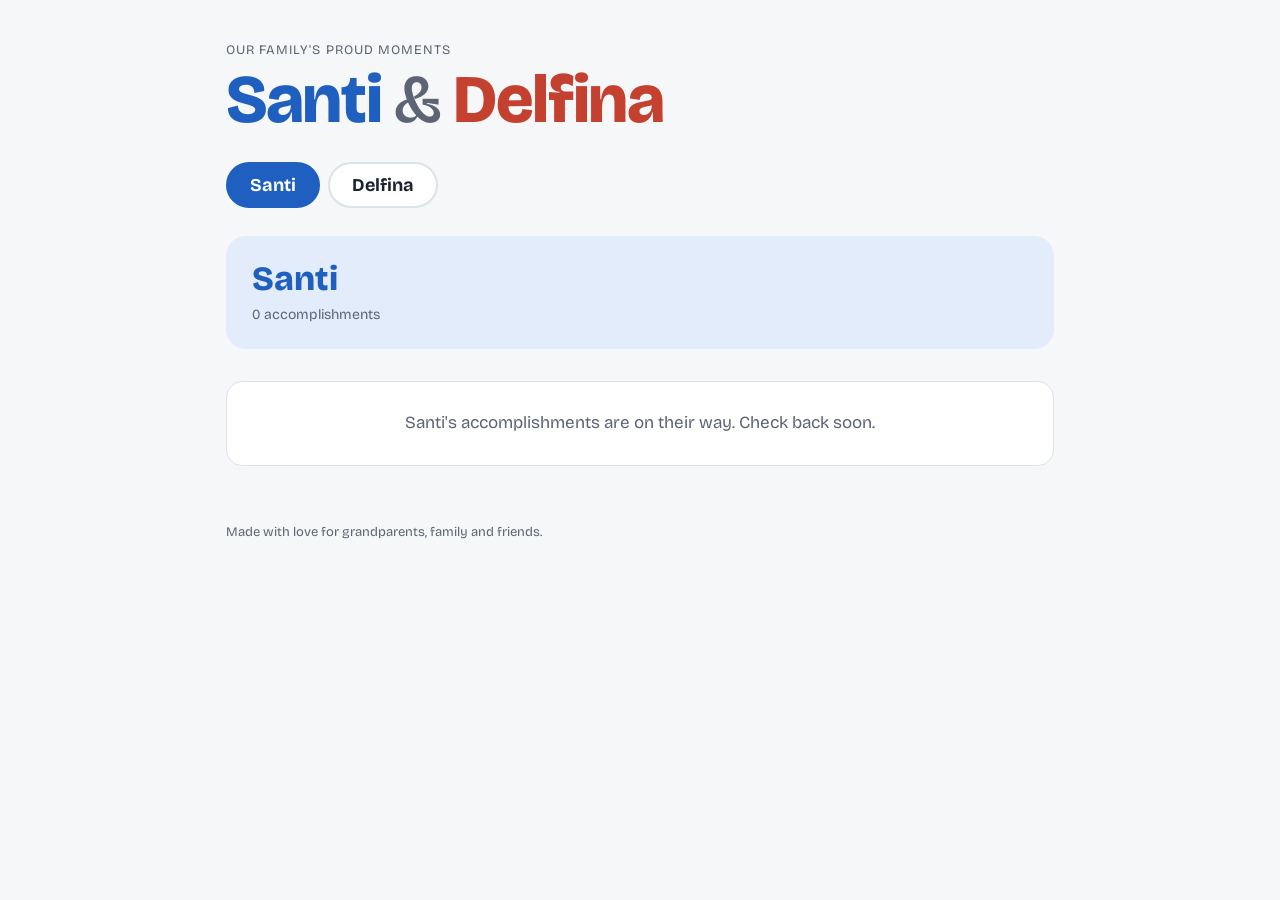
==== index.html @ b938524c "Add Santi & Delfina accomplishments site Co-Authored-By: Claude Opus 5.5 <noreply@anthropic.com> Cla" ====
<!doctype html>
<html lang="en">
<head>
<meta charset="utf-8">
<meta name="viewport" content="width=device-width,initial-scale=1,viewport-fit=cover">
<title>Santi &amp; Delfina</title>
<meta name="description" content="Celebrating Santi's and Delfina's accomplishments.">
<link rel="preconnect" href="https://fonts.googleapis.com">
<link rel="stylesheet" href="https://fonts.googleapis.com/css2?family=Bricolage+Grotesque:opsz,wght@12..96,500;12..96,700;12..96,800&family=Source+Serif+4:ital,opsz,wght@0,8..60,400;0,8..60,600;1,8..60,400&display=swap">
<style>
:root{padding-top:env(safe-area-inset-top,0px);padding-bottom:env(safe-area-inset-bottom,0px)}
body{margin:0}

/* Layout: a family scrapbook. Name tabs switch between the two kids; each kid's page is a stack of category shelves, entries as dated index cards. */
:root {
  --bg: #f6f7f9;
  --surface: #ffffff;
  --ink: #1d2230;
  --muted: #5d6475;
  --line: #dde1e8;
  --santi: #1f5fbf;
  --santi-soft: #e3ecfa;
  --delfina: #c4412f;
  --delfina-soft: #fbe6e2;
  --danger: #b3261e;
  --display: "Bricolage Grotesque", "Avenir Next", "Segoe UI", system-ui, sans-serif;
  --body: "Source Serif 4", Georgia, "Times New Roman", serif;
  --ui: "Bricolage Grotesque", system-ui, -apple-system, "Segoe UI", sans-serif;
}
@media (prefers-color-scheme: dark) {
  :root:not([data-theme="light"]) {
    --bg: #12151c; --surface: #1b1f29; --ink: #eceef3; --muted: #a2a9b8; --line: #2c3240;
    --santi: #7fb0ff; --santi-soft: #1d2a42; --delfina: #ff8c78; --delfina-soft: #3a211d; --danger: #ff8a80;
    color-scheme: dark;
  }
}
:root[data-theme="dark"] {
  --bg: #12151c; --surface: #1b1f29; --ink: #eceef3; --muted: #a2a9b8; --line: #2c3240;
  --santi: #7fb0ff; --santi-soft: #1d2a42; --delfina: #ff8c78; --delfina-soft: #3a211d; --danger: #ff8a80;
  color-scheme: dark;
}
* { box-sizing: border-box; }
body { background: var(--bg); color: var(--ink); font-family: var(--body); font-size: 17px; line-height: 1.55; }
.wrap { max-width: 860px; margin: 0 auto; padding-left: max(16px, env(safe-area-inset-left, 0px)); padding-right: max(16px, env(safe-area-inset-right, 0px)); padding-block: 40px 72px; }

header.top { display: grid; gap: 6px; margin-bottom: 28px; }
.eyebrow { font-family: var(--ui); font-size: 13px; letter-spacing: .08em; text-transform: uppercase; color: var(--muted); margin: 0; }
h1 { font-family: var(--display); font-weight: 800; font-size: clamp(40px, 8vw, 68px); line-height: 1; letter-spacing: -.02em; margin: 0; text-wrap: balance; }
h1 .s { color: var(--santi); }
h1 .d { color: var(--delfina); }
h1 .amp { color: var(--muted); font-weight: 500; }

.tabs { display: flex; gap: 8px; flex-wrap: wrap; margin-bottom: 28px; }
.tab { font-family: var(--ui); font-weight: 700; font-size: 18px; padding: 10px 22px; border-radius: 999px; border: 2px solid var(--line); background: var(--surface); color: var(--ink); cursor: pointer; }
.tab:focus-visible, button:focus-visible, input:focus-visible, textarea:focus-visible { outline: 3px solid var(--accent, var(--santi)); outline-offset: 2px; }
.tab[aria-selected="true"] { background: var(--accent); border-color: var(--accent); color: var(--surface); }
.tab[data-kid="santi"] { --accent: var(--santi); }
.tab[data-kid="delfina"] { --accent: var(--delfina); }

.kid { --accent: var(--santi); --soft: var(--santi-soft); }
.kid[data-kid="delfina"] { --accent: var(--delfina); --soft: var(--delfina-soft); }
.intro { background: var(--soft); border-radius: 20px; padding: 24px 26px; display: grid; gap: 6px; margin-bottom: 32px; }
.intro h2 { font-family: var(--display); font-weight: 800; font-size: 34px; line-height: 1.1; margin: 0; color: var(--accent); }
.intro p { margin: 0; max-width: 62ch; }
.intro .about { color: var(--ink); }
.intro .about.empty { color: var(--muted); font-style: italic; }
.tally { font-family: var(--ui); font-size: 14px; color: var(--muted); font-variant-numeric: tabular-nums; }

.shelves { display: grid; gap: 34px; }
.shelf h3 { font-family: var(--display); font-weight: 700; font-size: 22px; margin: 0 0 4px; display: flex; align-items: baseline; gap: 10px; }
.shelf h3 .count { font-family: var(--ui); font-size: 14px; font-weight: 500; color: var(--muted); font-variant-numeric: tabular-nums; }
.shelf .hint { font-family: var(--ui); font-size: 14px; color: var(--muted); margin: 0 0 12px; }
.cards { display: grid; gap: 12px; grid-template-columns: repeat(auto-fill, minmax(min(100%, 250px), 1fr)); }
.card { background: var(--surface); border: 1px solid var(--line); border-radius: 14px; padding: 16px 18px; display: grid; gap: 6px; align-content: start; min-width: 0; }
.card .when { font-family: var(--ui); font-size: 13px; letter-spacing: .06em; text-transform: uppercase; color: var(--accent); font-weight: 700; font-variant-numeric: tabular-nums; }
.card h4 { font-family: var(--display); font-weight: 700; font-size: 19px; line-height: 1.25; margin: 0; overflow-wrap: anywhere; }
.card p { margin: 0; color: var(--muted); font-size: 16px; overflow-wrap: anywhere; white-space: pre-line; }
.card .row { display: flex; gap: 8px; justify-content: flex-end; margin-top: 4px; }
.empty-shelf { font-family: var(--ui); font-size: 15px; color: var(--muted); border: 1.5px dashed var(--line); border-radius: 14px; padding: 14px 18px; margin: 0; }

.coming { background: var(--surface); border: 1px solid var(--line); border-radius: 16px; padding: 28px; text-align: center; color: var(--muted); font-family: var(--ui); }

button.small { font-family: var(--ui); font-size: 14px; font-weight: 500; padding: 6px 12px; border-radius: 8px; border: 1px solid var(--line); background: var(--surface); color: var(--ink); cursor: pointer; }
button.small.primary { background: var(--accent); border-color: var(--accent); color: var(--surface); font-weight: 700; }
button.small.danger { color: var(--danger); border-color: var(--danger); }
button:disabled { opacity: .55; cursor: default; }

form.add { background: var(--surface); border: 1.5px solid var(--accent); border-radius: 14px; padding: 16px 18px; display: grid; gap: 10px; margin-top: 12px; }
form.add .grid { display: grid; gap: 10px; grid-template-columns: 1fr 180px; }
@media (max-width: 520px) { form.add .grid { grid-template-columns: 1fr; } }
label { font-family: var(--ui); font-size: 13px; color: var(--muted); display: grid; gap: 4px; min-width: 0; }
input, textarea { font: inherit; font-size: 16px; color: var(--ink); background: var(--bg); border: 1px solid var(--line); border-radius: 8px; padding: 8px 10px; width: 100%; min-width: 0; }
textarea { resize: vertical; min-height: 70px; }
form.add .row { display: flex; gap: 8px; justify-content: flex-end; flex-wrap: wrap; }

.editbar { position: fixed; left: 0; right: 0; bottom: 0; padding-block: 10px calc(10px + env(safe-area-inset-bottom, 0px)); padding-left: max(16px, env(safe-area-inset-left, 0px)); padding-right: max(16px, env(safe-area-inset-right, 0px)); background: var(--ink); color: var(--bg); font-family: var(--ui); font-size: 14px; text-align: center; z-index: 5; }
footer { margin-top: 56px; font-family: var(--ui); font-size: 13px; color: var(--muted); }
</style>
</head>
<body>
<div id="app"></div>
<script src="accomplishments.js"></script>
<script src="site.js"></script>
</body>
</html>
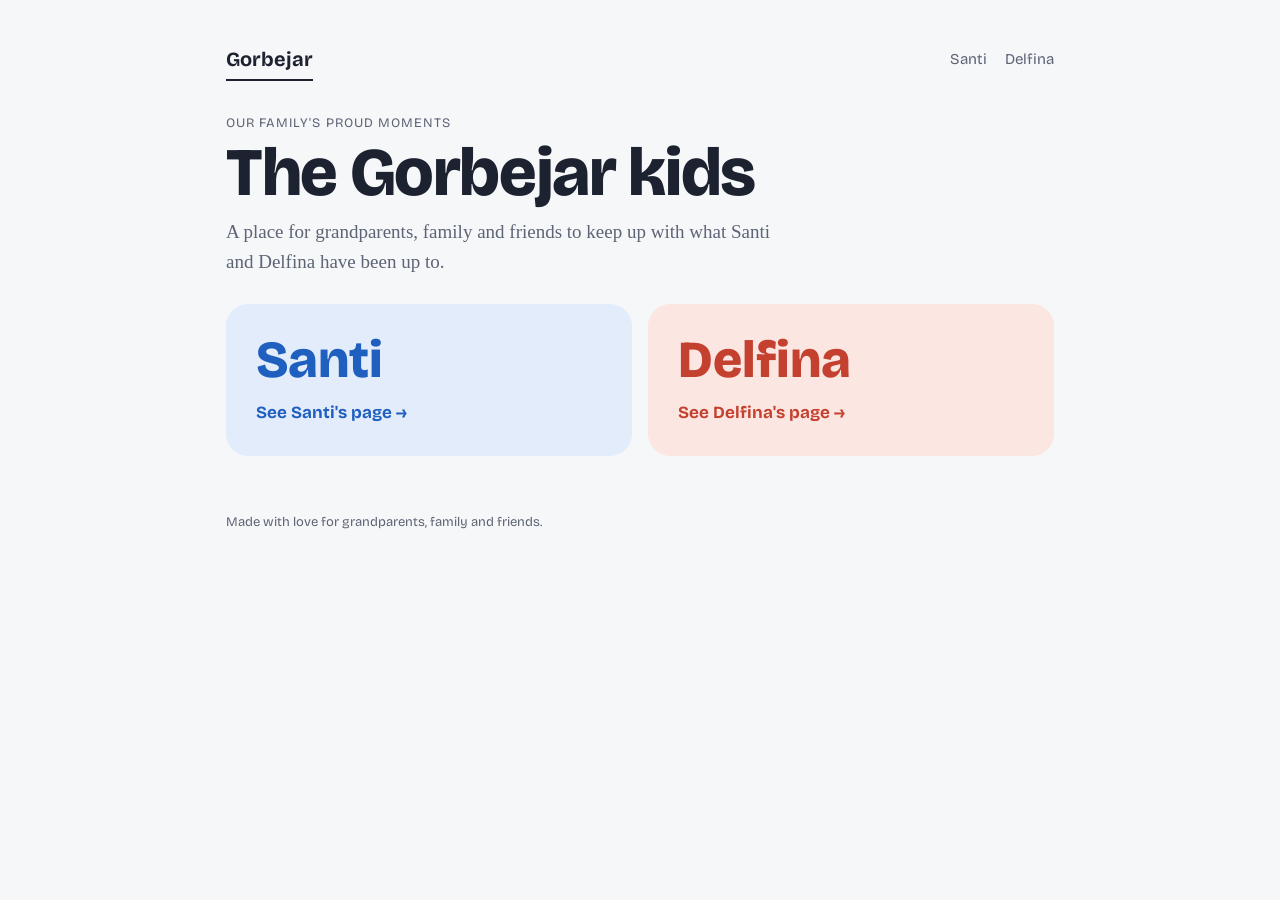
==== commit c92db4bb: "Add Gorbejar home page and separate pages for Santi and Delfina Co-Authored-By: Claude Opus 5.5 <nor" ====
--- a/index.html
+++ b/index.html
@@ -3,103 +3,15 @@
 <head>
 <meta charset="utf-8">
 <meta name="viewport" content="width=device-width,initial-scale=1,viewport-fit=cover">
-<title>Santi &amp; Delfina</title>
-<meta name="description" content="Celebrating Santi's and Delfina's accomplishments.">
 <link rel="preconnect" href="https://fonts.googleapis.com">
 <link rel="stylesheet" href="https://fonts.googleapis.com/css2?family=Bricolage+Grotesque:opsz,wght@12..96,500;12..96,700;12..96,800&family=Source+Serif+4:ital,opsz,wght@0,8..60,400;0,8..60,600;1,8..60,400&display=swap">
-<style>
-:root{padding-top:env(safe-area-inset-top,0px);padding-bottom:env(safe-area-inset-bottom,0px)}
-body{margin:0}
-
-/* Layout: a family scrapbook. Name tabs switch between the two kids; each kid's page is a stack of category shelves, entries as dated index cards. */
-:root {
-  --bg: #f6f7f9;
-  --surface: #ffffff;
-  --ink: #1d2230;
-  --muted: #5d6475;
-  --line: #dde1e8;
-  --santi: #1f5fbf;
-  --santi-soft: #e3ecfa;
-  --delfina: #c4412f;
-  --delfina-soft: #fbe6e2;
-  --danger: #b3261e;
-  --display: "Bricolage Grotesque", "Avenir Next", "Segoe UI", system-ui, sans-serif;
-  --body: "Source Serif 4", Georgia, "Times New Roman", serif;
-  --ui: "Bricolage Grotesque", system-ui, -apple-system, "Segoe UI", sans-serif;
-}
-@media (prefers-color-scheme: dark) {
-  :root:not([data-theme="light"]) {
-    --bg: #12151c; --surface: #1b1f29; --ink: #eceef3; --muted: #a2a9b8; --line: #2c3240;
-    --santi: #7fb0ff; --santi-soft: #1d2a42; --delfina: #ff8c78; --delfina-soft: #3a211d; --danger: #ff8a80;
-    color-scheme: dark;
-  }
-}
-:root[data-theme="dark"] {
-  --bg: #12151c; --surface: #1b1f29; --ink: #eceef3; --muted: #a2a9b8; --line: #2c3240;
-  --santi: #7fb0ff; --santi-soft: #1d2a42; --delfina: #ff8c78; --delfina-soft: #3a211d; --danger: #ff8a80;
-  color-scheme: dark;
-}
-* { box-sizing: border-box; }
-body { background: var(--bg); color: var(--ink); font-family: var(--body); font-size: 17px; line-height: 1.55; }
-.wrap { max-width: 860px; margin: 0 auto; padding-left: max(16px, env(safe-area-inset-left, 0px)); padding-right: max(16px, env(safe-area-inset-right, 0px)); padding-block: 40px 72px; }
-
-header.top { display: grid; gap: 6px; margin-bottom: 28px; }
-.eyebrow { font-family: var(--ui); font-size: 13px; letter-spacing: .08em; text-transform: uppercase; color: var(--muted); margin: 0; }
-h1 { font-family: var(--display); font-weight: 800; font-size: clamp(40px, 8vw, 68px); line-height: 1; letter-spacing: -.02em; margin: 0; text-wrap: balance; }
-h1 .s { color: var(--santi); }
-h1 .d { color: var(--delfina); }
-h1 .amp { color: var(--muted); font-weight: 500; }
-
-.tabs { display: flex; gap: 8px; flex-wrap: wrap; margin-bottom: 28px; }
-.tab { font-family: var(--ui); font-weight: 700; font-size: 18px; padding: 10px 22px; border-radius: 999px; border: 2px solid var(--line); background: var(--surface); color: var(--ink); cursor: pointer; }
-.tab:focus-visible, button:focus-visible, input:focus-visible, textarea:focus-visible { outline: 3px solid var(--accent, var(--santi)); outline-offset: 2px; }
-.tab[aria-selected="true"] { background: var(--accent); border-color: var(--accent); color: var(--surface); }
-.tab[data-kid="santi"] { --accent: var(--santi); }
-.tab[data-kid="delfina"] { --accent: var(--delfina); }
-
-.kid { --accent: var(--santi); --soft: var(--santi-soft); }
-.kid[data-kid="delfina"] { --accent: var(--delfina); --soft: var(--delfina-soft); }
-.intro { background: var(--soft); border-radius: 20px; padding: 24px 26px; display: grid; gap: 6px; margin-bottom: 32px; }
-.intro h2 { font-family: var(--display); font-weight: 800; font-size: 34px; line-height: 1.1; margin: 0; color: var(--accent); }
-.intro p { margin: 0; max-width: 62ch; }
-.intro .about { color: var(--ink); }
-.intro .about.empty { color: var(--muted); font-style: italic; }
-.tally { font-family: var(--ui); font-size: 14px; color: var(--muted); font-variant-numeric: tabular-nums; }
-
-.shelves { display: grid; gap: 34px; }
-.shelf h3 { font-family: var(--display); font-weight: 700; font-size: 22px; margin: 0 0 4px; display: flex; align-items: baseline; gap: 10px; }
-.shelf h3 .count { font-family: var(--ui); font-size: 14px; font-weight: 500; color: var(--muted); font-variant-numeric: tabular-nums; }
-.shelf .hint { font-family: var(--ui); font-size: 14px; color: var(--muted); margin: 0 0 12px; }
-.cards { display: grid; gap: 12px; grid-template-columns: repeat(auto-fill, minmax(min(100%, 250px), 1fr)); }
-.card { background: var(--surface); border: 1px solid var(--line); border-radius: 14px; padding: 16px 18px; display: grid; gap: 6px; align-content: start; min-width: 0; }
-.card .when { font-family: var(--ui); font-size: 13px; letter-spacing: .06em; text-transform: uppercase; color: var(--accent); font-weight: 700; font-variant-numeric: tabular-nums; }
-.card h4 { font-family: var(--display); font-weight: 700; font-size: 19px; line-height: 1.25; margin: 0; overflow-wrap: anywhere; }
-.card p { margin: 0; color: var(--muted); font-size: 16px; overflow-wrap: anywhere; white-space: pre-line; }
-.card .row { display: flex; gap: 8px; justify-content: flex-end; margin-top: 4px; }
-.empty-shelf { font-family: var(--ui); font-size: 15px; color: var(--muted); border: 1.5px dashed var(--line); border-radius: 14px; padding: 14px 18px; margin: 0; }
-
-.coming { background: var(--surface); border: 1px solid var(--line); border-radius: 16px; padding: 28px; text-align: center; color: var(--muted); font-family: var(--ui); }
-
-button.small { font-family: var(--ui); font-size: 14px; font-weight: 500; padding: 6px 12px; border-radius: 8px; border: 1px solid var(--line); background: var(--surface); color: var(--ink); cursor: pointer; }
-button.small.primary { background: var(--accent); border-color: var(--accent); color: var(--surface); font-weight: 700; }
-button.small.danger { color: var(--danger); border-color: var(--danger); }
-button:disabled { opacity: .55; cursor: default; }
-
-form.add { background: var(--surface); border: 1.5px solid var(--accent); border-radius: 14px; padding: 16px 18px; display: grid; gap: 10px; margin-top: 12px; }
-form.add .grid { display: grid; gap: 10px; grid-template-columns: 1fr 180px; }
-@media (max-width: 520px) { form.add .grid { grid-template-columns: 1fr; } }
-label { font-family: var(--ui); font-size: 13px; color: var(--muted); display: grid; gap: 4px; min-width: 0; }
-input, textarea { font: inherit; font-size: 16px; color: var(--ink); background: var(--bg); border: 1px solid var(--line); border-radius: 8px; padding: 8px 10px; width: 100%; min-width: 0; }
-textarea { resize: vertical; min-height: 70px; }
-form.add .row { display: flex; gap: 8px; justify-content: flex-end; flex-wrap: wrap; }
-
-.editbar { position: fixed; left: 0; right: 0; bottom: 0; padding-block: 10px calc(10px + env(safe-area-inset-bottom, 0px)); padding-left: max(16px, env(safe-area-inset-left, 0px)); padding-right: max(16px, env(safe-area-inset-right, 0px)); background: var(--ink); color: var(--bg); font-family: var(--ui); font-size: 14px; text-align: center; z-index: 5; }
-footer { margin-top: 56px; font-family: var(--ui); font-size: 13px; color: var(--muted); }
-</style>
+<title>Gorbejar</title>
+<meta name="description" content="The Gorbejar family: celebrating Santi and Delfina.">
+<link rel="stylesheet" href="/style.css">
 </head>
-<body>
+<body data-page="home">
 <div id="app"></div>
-<script src="accomplishments.js"></script>
-<script src="site.js"></script>
+<script src="/accomplishments.js"></script>
+<script src="/site.js"></script>
 </body>
 </html>
--- a/style.css
+++ b/style.css
@@ -0,0 +1,107 @@
+:root{padding-top:env(safe-area-inset-top,0px);padding-bottom:env(safe-area-inset-bottom,0px)}
+body{margin:0}
+
+/* Layout: a family scrapbook. Home page introduces the family with one card per kid; each kid page is a stack of category shelves, entries as dated index cards. */
+:root {
+  --bg: #f6f7f9;
+  --surface: #ffffff;
+  --ink: #1d2230;
+  --muted: #5d6475;
+  --line: #dde1e8;
+  --santi: #1f5fbf;
+  --santi-soft: #e3ecfa;
+  --delfina: #c4412f;
+  --delfina-soft: #fbe6e2;
+  --danger: #b3261e;
+  --display: "Bricolage Grotesque", "Avenir Next", "Segoe UI", system-ui, sans-serif;
+  --body: "Source Serif 4", Georgia, "Times New Roman", serif;
+  --ui: "Bricolage Grotesque", system-ui, -apple-system, "Segoe UI", sans-serif;
+}
+@media (prefers-color-scheme: dark) {
+  :root:not([data-theme="light"]) {
+    --bg: #12151c; --surface: #1b1f29; --ink: #eceef3; --muted: #a2a9b8; --line: #2c3240;
+    --santi: #7fb0ff; --santi-soft: #1d2a42; --delfina: #ff8c78; --delfina-soft: #3a211d; --danger: #ff8a80;
+    color-scheme: dark;
+  }
+}
+:root[data-theme="dark"] {
+  --bg: #12151c; --surface: #1b1f29; --ink: #eceef3; --muted: #a2a9b8; --line: #2c3240;
+  --santi: #7fb0ff; --santi-soft: #1d2a42; --delfina: #ff8c78; --delfina-soft: #3a211d; --danger: #ff8a80;
+  color-scheme: dark;
+}
+* { box-sizing: border-box; }
+body { background: var(--bg); color: var(--ink); font-family: var(--body); font-size: 17px; line-height: 1.55; }
+.wrap { max-width: 860px; margin: 0 auto; padding-left: max(16px, env(safe-area-inset-left, 0px)); padding-right: max(16px, env(safe-area-inset-right, 0px)); padding-block: 40px 72px; }
+
+header.top { display: grid; gap: 6px; margin-bottom: 28px; }
+.eyebrow { font-family: var(--ui); font-size: 13px; letter-spacing: .08em; text-transform: uppercase; color: var(--muted); margin: 0; }
+h1 { font-family: var(--display); font-weight: 800; font-size: clamp(40px, 8vw, 68px); line-height: 1; letter-spacing: -.02em; margin: 0; text-wrap: balance; }
+h1 .s { color: var(--santi); }
+h1 .d { color: var(--delfina); }
+h1 .amp { color: var(--muted); font-weight: 500; }
+
+.tabs { display: flex; gap: 8px; flex-wrap: wrap; margin-bottom: 28px; }
+.tab { font-family: var(--ui); font-weight: 700; font-size: 18px; padding: 10px 22px; border-radius: 999px; border: 2px solid var(--line); background: var(--surface); color: var(--ink); cursor: pointer; }
+.tab:focus-visible, button:focus-visible, input:focus-visible, textarea:focus-visible { outline: 3px solid var(--accent, var(--santi)); outline-offset: 2px; }
+.tab[aria-selected="true"] { background: var(--accent); border-color: var(--accent); color: var(--surface); }
+.tab[data-kid="santi"] { --accent: var(--santi); }
+.tab[data-kid="delfina"] { --accent: var(--delfina); }
+
+.kid { --accent: var(--santi); --soft: var(--santi-soft); }
+.kid[data-kid="delfina"] { --accent: var(--delfina); --soft: var(--delfina-soft); }
+.intro { background: var(--soft); border-radius: 20px; padding: 24px 26px; display: grid; gap: 6px; margin-bottom: 32px; }
+.intro h2 { font-family: var(--display); font-weight: 800; font-size: 34px; line-height: 1.1; margin: 0; color: var(--accent); }
+.intro p { margin: 0; max-width: 62ch; }
+.intro .about { color: var(--ink); }
+.intro .about.empty { color: var(--muted); font-style: italic; }
+.tally { font-family: var(--ui); font-size: 14px; color: var(--muted); font-variant-numeric: tabular-nums; }
+
+.shelves { display: grid; gap: 34px; }
+.shelf-title { font-family: var(--display); font-weight: 700; font-size: 22px; margin: 0 0 4px; display: flex; align-items: baseline; gap: 10px; }
+.shelf-title .count { font-family: var(--ui); font-size: 14px; font-weight: 500; color: var(--muted); font-variant-numeric: tabular-nums; }
+.shelf .hint { font-family: var(--ui); font-size: 14px; color: var(--muted); margin: 0 0 12px; }
+.cards { display: grid; gap: 12px; grid-template-columns: repeat(auto-fill, minmax(min(100%, 250px), 1fr)); }
+.card { background: var(--surface); border: 1px solid var(--line); border-radius: 14px; padding: 16px 18px; display: grid; gap: 6px; align-content: start; min-width: 0; }
+.card .when { font-family: var(--ui); font-size: 13px; letter-spacing: .06em; text-transform: uppercase; color: var(--accent); font-weight: 700; font-variant-numeric: tabular-nums; }
+.card h3 { font-family: var(--display); font-weight: 700; font-size: 19px; line-height: 1.25; margin: 0; overflow-wrap: anywhere; }
+.card p { margin: 0; color: var(--muted); font-size: 16px; overflow-wrap: anywhere; white-space: pre-line; }
+.card .row { display: flex; gap: 8px; justify-content: flex-end; margin-top: 4px; }
+.empty-shelf { font-family: var(--ui); font-size: 15px; color: var(--muted); border: 1.5px dashed var(--line); border-radius: 14px; padding: 14px 18px; margin: 0; }
+
+.coming { background: var(--surface); border: 1px solid var(--line); border-radius: 16px; padding: 28px; text-align: center; color: var(--muted); font-family: var(--ui); }
+
+button.small { font-family: var(--ui); font-size: 14px; font-weight: 500; padding: 6px 12px; border-radius: 8px; border: 1px solid var(--line); background: var(--surface); color: var(--ink); cursor: pointer; }
+button.small.primary { background: var(--accent); border-color: var(--accent); color: var(--surface); font-weight: 700; }
+button.small.danger { color: var(--danger); border-color: var(--danger); }
+button:disabled { opacity: .55; cursor: default; }
+
+form.add { background: var(--surface); border: 1.5px solid var(--accent); border-radius: 14px; padding: 16px 18px; display: grid; gap: 10px; margin-top: 12px; }
+form.add .grid { display: grid; gap: 10px; grid-template-columns: 1fr 180px; }
+@media (max-width: 520px) { form.add .grid { grid-template-columns: 1fr; } }
+label { font-family: var(--ui); font-size: 13px; color: var(--muted); display: grid; gap: 4px; min-width: 0; }
+input, textarea { font: inherit; font-size: 16px; color: var(--ink); background: var(--bg); border: 1px solid var(--line); border-radius: 8px; padding: 8px 10px; width: 100%; min-width: 0; }
+textarea { resize: vertical; min-height: 70px; }
+form.add .row { display: flex; gap: 8px; justify-content: flex-end; flex-wrap: wrap; }
+
+.editbar { position: fixed; left: 0; right: 0; bottom: 0; padding-block: 10px calc(10px + env(safe-area-inset-bottom, 0px)); padding-left: max(16px, env(safe-area-inset-left, 0px)); padding-right: max(16px, env(safe-area-inset-right, 0px)); background: var(--ink); color: var(--bg); font-family: var(--ui); font-size: 14px; text-align: center; z-index: 5; }
+footer { margin-top: 56px; font-family: var(--ui); font-size: 13px; color: var(--muted); }
+
+/* Site navigation */
+.sitenav { display: flex; gap: 8px 18px; flex-wrap: wrap; align-items: center; margin-bottom: 32px; font-family: var(--ui); font-size: 15px; }
+.sitenav a { color: var(--muted); text-decoration: none; padding: 4px 0; border-bottom: 2px solid transparent; }
+.sitenav a:hover { color: var(--ink); }
+.sitenav a[aria-current="page"] { color: var(--ink); border-bottom-color: var(--accent, var(--ink)); font-weight: 700; }
+.sitenav .home { font-family: var(--display); font-weight: 800; font-size: 20px; color: var(--ink); margin-right: auto; }
+a:focus-visible { outline: 3px solid var(--accent, var(--santi)); outline-offset: 2px; border-radius: 4px; }
+
+/* Home page */
+.kids { display: grid; gap: 16px; grid-template-columns: repeat(auto-fit, minmax(min(100%, 300px), 1fr)); margin-top: 8px; }
+.kidcard { --accent: var(--santi); --soft: var(--santi-soft); display: grid; gap: 8px; align-content: start; background: var(--soft); border-radius: 22px; padding: 28px; color: var(--ink); text-decoration: none; border: 2px solid transparent; transition: border-color .15s, transform .15s; }
+.kidcard.delfina { --accent: var(--delfina); --soft: var(--delfina-soft); }
+.kidcard:hover { border-color: var(--accent); transform: translateY(-2px); }
+.kidcard .name { font-family: var(--display); font-weight: 800; font-size: clamp(36px, 7vw, 52px); line-height: 1; color: var(--accent); }
+.kidcard .about { margin: 0; }
+.kidcard .meta { font-family: var(--ui); font-size: 14px; color: var(--muted); font-variant-numeric: tabular-nums; }
+.kidcard .go { font-family: var(--ui); font-weight: 700; color: var(--accent); margin-top: 6px; }
+.lede { font-size: 19px; max-width: 58ch; margin: 4px 0 0; color: var(--muted); }
+@media (prefers-reduced-motion: reduce) { .kidcard { transition: none; } .kidcard:hover { transform: none; } }
